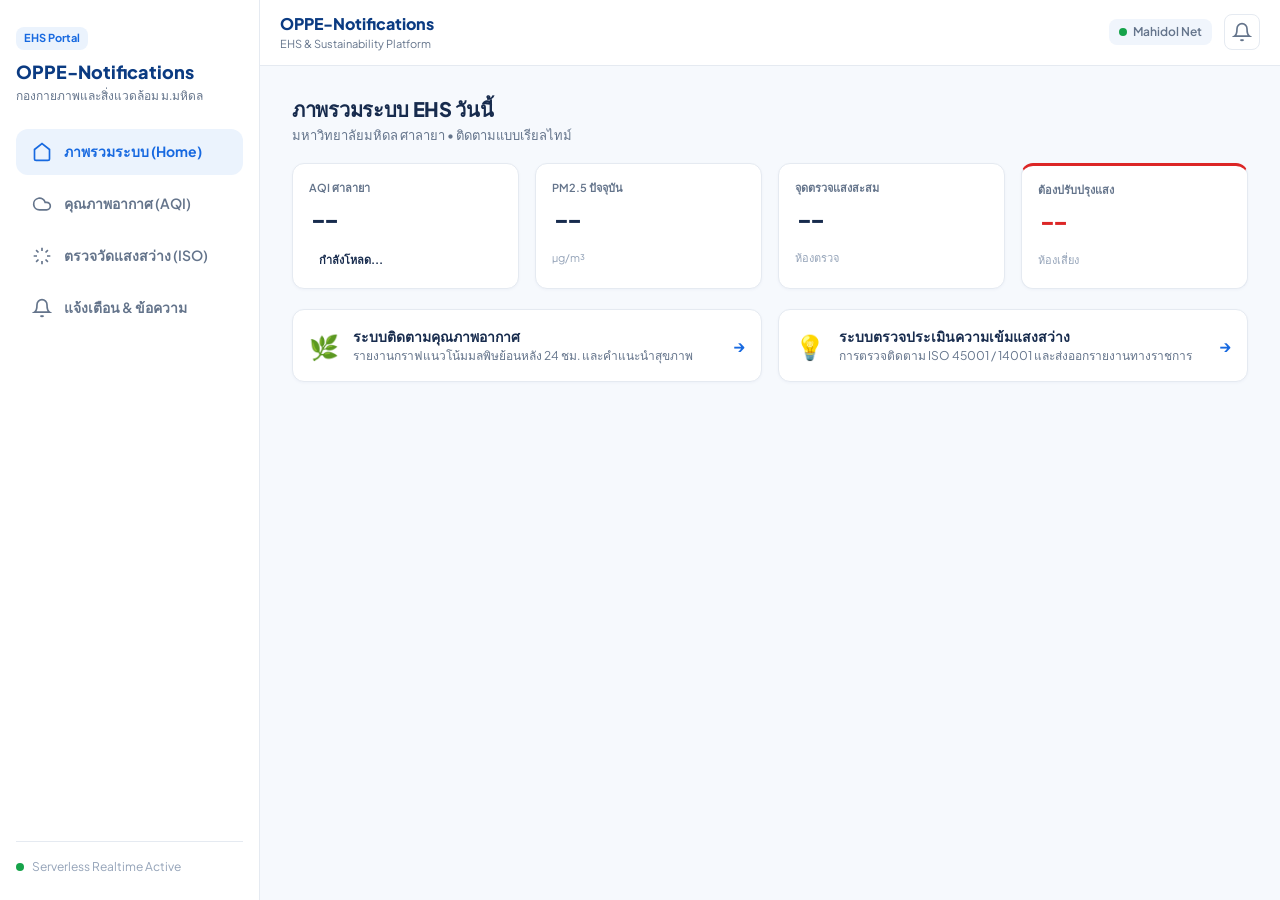
==== index.html @ acd7a6b0 "update _dashboard" ====
<!DOCTYPE html>
<html lang="th">
<head>
  <meta charset="UTF-8">
  <meta name="viewport" content="width=device-width, initial-scale=1.0, maximum-scale=1.0, user-scalable=no">
  <title>OPPE-Notifications | Mahidol EHS Monitoring</title>
  
  <link rel="manifest" href="manifest.json">
  <meta name="theme-color" content="#1769E0">
  <meta name="apple-mobile-web-app-capable" content="yes">
  
  <!-- Typography -->
  <link rel="preconnect" href="https://fonts.googleapis.com">
  <link rel="preconnect" href="https://fonts.gstatic.com" crossorigin>
  <link href="https://fonts.googleapis.com/css2?family=JetBrains+Mono:wght@500;700&family=Plus+Jakarta+Sans:wght@400;500;600;700;800&display=swap" rel="stylesheet">

  <link rel="stylesheet" href="css/base.css?v=20261027_2">
  <link rel="stylesheet" href="css/aqi-view.css?v=20261027_2">
  <link rel="stylesheet" href="css/light-view.css?v=20261027_2">

  <script src="https://cdn.jsdelivr.net/npm/chart.js"></script>
  <script src="https://www.gstatic.com/firebasejs/10.8.0/firebase-app-compat.js"></script>
  <script src="https://www.gstatic.com/firebasejs/10.8.0/firebase-messaging-compat.js"></script>
</head>
<body>
  <div id="app" class="app-layout">
    <!-- Desktop Sidebar Navigation -->
    <aside id="desktopSidebar" class="app-sidebar">
      <div class="sidebar-brand">
        <div class="brand-badge">EHS Portal</div>
        <h1 class="brand-name">OPPE-Notifications</h1>
        <p class="brand-sub">กองกายภาพและสิ่งแวดล้อม ม.มหิดล</p>
      </div>

      <nav class="sidebar-nav">
        <button type="button" class="nav-item active" data-page="home">
          <svg width="20" height="20" viewBox="0 0 24 24" fill="none" stroke="currentColor" stroke-width="2"><path d="M3 9l9-7 9 7v11a2 2 0 0 1-2 2H5a2 2 0 0 1-2-2z"></path></svg>
          <span>ภาพรวมระบบ (Home)</span>
        </button>
        <button type="button" class="nav-item" data-page="air">
          <svg width="20" height="20" viewBox="0 0 24 24" fill="none" stroke="currentColor" stroke-width="2"><path d="M17.5 19H9a7 7 0 1 1 6.71-9h1.79a4.5 4.5 0 1 1 0 9Z"></path></svg>
          <span>คุณภาพอากาศ (AQI)</span>
        </button>
        <button type="button" class="nav-item" data-page="light">
          <svg width="20" height="20" viewBox="0 0 24 24" fill="none" stroke="currentColor" stroke-width="2"><path d="M12 2v4M12 18v4M4.93 4.93l2.83 2.83M16.24 16.24l2.83 2.83M2 12h4M18 12h4M4.93 19.07l2.83-2.83M16.24 7.76l2.83-2.83"></path></svg>
          <span>ตรวจวัดแสงสว่าง (ISO)</span>
        </button>
        <button type="button" class="nav-item" data-page="notifications">
          <svg width="20" height="20" viewBox="0 0 24 24" fill="none" stroke="currentColor" stroke-width="2"><path d="M18 8A6 6 0 0 0 6 8c0 7-3 9-3 9h18s-3-2-3-9"></path><path d="M13.73 21a2 2 0 0 1-3.46 0"></path></svg>
          <span>แจ้งเตือน & ข้อความ</span>
        </button>
      </nav>

      <div class="sidebar-footer">
        <span class="status-indicator-dot online"></span>
        <span class="system-status-text">Serverless Realtime Active</span>
      </div>
    </aside>

    <div class="app-main">
      <!-- Global Topbar Header -->
      <header id="topbar" class="app-topbar"></header>

      <!-- Main Dynamic Content -->
      <main id="appContent" class="app-content">
        <!-- Page: Home Overview -->
        <section id="page-home" class="page-view active">
          <div class="page-header">
            <div>
              <h2 class="page-title">ภาพรวมระบบ EHS วันนี้</h2>
              <p class="page-subtitle">มหาวิทยาลัยมหิดล ศาลายา • ติดตามแบบเรียลไทม์</p>
            </div>
          </div>

          <div class="overview-grid">
            <div class="kpi-card" onclick="window.navigateTo('air')">
              <span class="kpi-label">AQI ศาลายา</span>
              <div class="kpi-value" id="homeValAqi">--</div>
              <span class="status-tag" id="homeLblStatus">กำลังโหลด...</span>
            </div>
            <div class="kpi-card" onclick="window.navigateTo('air')">
              <span class="kpi-label">PM2.5 ปัจจุบัน</span>
              <div class="kpi-value" id="homeValPm25">--</div>
              <span class="kpi-unit">µg/m³</span>
            </div>
            <div class="kpi-card" onclick="window.navigateTo('light')">
              <span class="kpi-label">จุดตรวจแสงสะสม</span>
              <div class="kpi-value" id="homeStatTotal">--</div>
              <span class="kpi-unit">ห้องตรวจ</span>
            </div>
            <div class="kpi-card border-danger" onclick="window.navigateTo('light')">
              <span class="kpi-label">ต้องปรับปรุงแสง</span>
              <div class="kpi-value text-danger" id="homeStatFail">--</div>
              <span class="kpi-unit">ห้องเสี่ยง</span>
            </div>
          </div>

          <div class="service-actions-grid">
            <div class="service-card" onclick="window.navigateTo('air')">
              <div class="service-icon">🌿</div>
              <div class="service-info">
                <h3>ระบบติดตามคุณภาพอากาศ</h3>
                <p>รายงานกราฟแนวโน้มมลพิษย้อนหลัง 24 ชม. และคำแนะนำสุขภาพ</p>
              </div>
              <span class="service-arrow">→</span>
            </div>
            <div class="service-card" onclick="window.navigateTo('light')">
              <div class="service-icon">💡</div>
              <div class="service-info">
                <h3>ระบบตรวจประเมินความเข้มแสงสว่าง</h3>
                <p>การตรวจติดตาม ISO 45001 / 14001 และส่งออกรายงานทางราชการ</p>
              </div>
              <span class="service-arrow">→</span>
            </div>
          </div>
        </section>

        <!-- Page: Air Quality -->
        <section id="page-air" class="page-view">
          <div id="view-aqi"></div>
        </section>

        <!-- Page: Illumination -->
        <section id="page-light" class="page-view">
          <div id="view-light-page"></div>
        </section>

        <!-- Page: Notification Center -->
        <section id="page-notifications" class="page-view">
          <!-- Hero Banner แสดงภาพ OPPE ขนาดใหญ่และเด่นชัด -->
          <div class="card-surface" style="text-align: center; padding: 32px 20px; margin-bottom: 24px; background: linear-gradient(180deg, #ffffff 0%, #f8fafc 100%); border: 1px solid #e2e8f0; border-radius: 16px; box-shadow: 0 10px 25px -5px rgba(0, 0, 0, 0.05);">
            <div style="display: inline-block; padding: 12px; background: #ffffff; border-radius: 24px; box-shadow: 0 12px 24px rgba(23, 105, 224, 0.12); margin-bottom: 16px;">
              <img 
                src="Picture/OPPE.png" 
                alt="OPPE Logo" 
                style="width: 140px; height: 140px; max-width: 100%; object-fit: contain; display: block;"
                onerror="this.style.display='none'"
              >
            </div>
            <h2 class="page-title" style="font-size: 22px; font-weight: 800; color: #0f172a; margin: 0 0 8px 0;">ศูนย์จัดการการแจ้งเตือน (Notifications)</h2>
            <p class="page-subtitle" style="font-size: 14px; color: #64748b; margin: 0 auto; max-width: 480px; line-height: 1.5;">
              ลงทะเบียนรับ Push Notification สรุปรายงานคุณภาพอากาศและสภาพแวดล้อม ม.มหิดล ศาลายา แบบเรียลไทม์
            </p>
          </div>

          <div class="card-surface" id="notificationCenterMount"></div>
        </section>

      <!-- Mobile Bottom Navigation Bar -->
      <nav id="mobileBottomNav" class="mobile-bottom-nav">
        <button type="button" class="bottom-nav-item active" data-page="home">
          <svg width="22" height="22" viewBox="0 0 24 24" fill="none" stroke="currentColor" stroke-width="2"><path d="M3 9l9-7 9 7v11a2 2 0 0 1-2 2H5a2 2 0 0 1-2-2z"></path></svg>
          <span>หน้าหลัก</span>
        </button>
        <button type="button" class="bottom-nav-item" data-page="air">
          <svg width="22" height="22" viewBox="0 0 24 24" fill="none" stroke="currentColor" stroke-width="2"><path d="M17.5 19H9a7 7 0 1 1 6.71-9h1.79a4.5 4.5 0 1 1 0 9Z"></path></svg>
          <span>อากาศ</span>
        </button>
        <button type="button" class="bottom-nav-item" data-page="light">
          <svg width="22" height="22" viewBox="0 0 24 24" fill="none" stroke="currentColor" stroke-width="2"><path d="M12 2v4M12 18v4M4.93 4.93l2.83 2.83M16.24 16.24l2.83 2.83M2 12h4M18 12h4"></path></svg>
          <span>ตรวจวัดแสง</span>
        </button>
        <button type="button" class="bottom-nav-item" data-page="notifications">
          <svg width="22" height="22" viewBox="0 0 24 24" fill="none" stroke="currentColor" stroke-width="2"><path d="M18 8A6 6 0 0 0 6 8c0 7-3 9-3 9h18s-3-2-3-9"></path><path d="M13.73 21a2 2 0 0 1-3.46 0"></path></svg>
          <span>แจ้งเตือน</span>
        </button>
      </nav>
    </div>
  </div>

  <!-- Private Gate สำหรับหน้าตรวจวัดแสง (เข้าถึงเฉพาะเจ้าหน้าที่ EHS) -->
  <!-- <div id="lightDashboardGateModal" class="login-gate-overlay" style="display: none; position: fixed; top: 0; left: 0; width: 100vw; height: 100vh; background: rgba(11, 59, 130, 0.5); backdrop-filter: blur(6px); z-index: 99999; align-items: center; justify-content: center;">
    <div style="background: white; border-radius: 12px; padding: 28px; width: 90%; max-width: 400px; text-align: center; box-shadow: 0 15px 35px rgba(0,0,0,0.2);">
      <div style="font-size: 32px; margin-bottom: 8px;">🔒</div>
      <h3 style="margin: 0 0 6px 0; color: #0f172a;">เข้าสู่ระบบส่วนตรวจวัดแสง (รหัสผ่าน OPPE)</h3>
      <p style="font-size: 13px; color: #64748b; margin-bottom: 16px;">สงวนสิทธิ์เฉพาะเจ้าหน้าที่ EHS เพื่อดูรายงานและสถิติประเมินความปลอดภัย</p>
      
      <form id="gateKeyForm" onsubmit="window.verifyLightGateKey(event)">
        <input type="password" id="gatePasscode" class="text-input" placeholder="กรอกรหัสผ่านเจ้าหน้าที่ EHS" required style="text-align: center; font-size: 15px; letter-spacing: 2px; margin-bottom: 12px; width: 100%; box-sizing: border-box; padding: 10px; border: 1px solid #cbd5e1; border-radius: 6px;">
        <button type="submit" class="btn-primary" style="width: 100%; padding: 10px; background: #1769E0; color: white; border: none; border-radius: 6px; font-weight: bold; cursor: pointer;">ยืนยันสิทธิ์</button>
        <div id="gateErrorMsg" style="color: #dc2626; font-size: 12px; margin-top: 8px; min-height: 18px;"></div>
      </form>
      
      <div style="margin-top: 12px;">
        <button type="button" onclick="window.navigateTo('home')" style="background: none; border: none; color: #64748b; font-size: 12px; cursor: pointer;">← กลับสู่หน้าหลักสาธารณะ</button>
      </div>
    </div>
  </div> -->

  <script>
    const APP_ASSET_VER = '20261027_2';

    async function loadComponent(elementId, filePath) {
      try {
        const res = await fetch(`${filePath}?v=${APP_ASSET_VER}`, { cache: 'no-store' });
        if (!res.ok) throw new Error(`HTTP ${res.status} on ${filePath}`);
        const html = await res.text();
        const el = document.getElementById(elementId);
        if (el) el.innerHTML = html;
      } catch (e) {
        console.error("Load component error:", e);
      }
    }

    // 1. State Navigation Controller ป้องกัน Race Condition และดัก Private Gate
    window.navigateTo = function(pageId) {
      // สลับหน้าจอ Active
      document.querySelectorAll('.page-view').forEach(p => p.classList.remove('active'));
      const targetPage = document.getElementById(`page-${pageId}`);
      if (targetPage) targetPage.classList.add('active');

      // สลับสถานะปุ่มเมนูนำทาง
      document.querySelectorAll('.nav-item, .bottom-nav-item').forEach(btn => {
        btn.classList.toggle('active', btn.getAttribute('data-page') === pageId);
      });

      window.scrollTo({ top: 0, behavior: 'smooth' });

      // เรนเดอร์กราฟตรวจวัดแสงเมื่อเปิดเข้าหน้า light
      if (pageId === 'light' && typeof window.initLightDashboard === 'function') {
        setTimeout(() => {
          window.initLightDashboard();
        }, 50);
      }
    };

    async function initApp() {
      // ขั้นตอนที่ 1: โหลด HTML Components ให้ครบทุกส่วนก่อน
      await Promise.all([
        loadComponent('topbar', 'components/header.html'),
        loadComponent('view-aqi', 'components/aqi-summary.html'),
        loadComponent('view-light-page', 'components/light-page.html')
      ]);

      // ย้ายการ์ดแจ้งเตือนไปยังแท็บ Notification Center อย่างถูกต้อง (ไม่สร้าง Element ซ้ำ)
      const formOriginal = document.getElementById('subscribeCardWrapper');
      const notifMount = document.getElementById('notificationCenterMount');
      if (formOriginal && notifMount) {
        notifMount.appendChild(formOriginal);
      }

      // ขั้นตอนที่ 2: จัดลำดับโหลด Script พร้อมเลขเวอร์ชันป้องกัน Browser Cache
      const scripts = [
        `js/light-data.js?v=${APP_ASSET_VER}`,
        `js/aqi-chart.js?v=${APP_ASSET_VER}`,
        `js/push-notify.js?v=${APP_ASSET_VER}`
      ];

      for (const src of scripts) {
        await new Promise((resolve) => {
          const s = document.createElement('script');
          s.src = src;
          s.onload = resolve;
          document.body.appendChild(s);
        });
      }

      // ขั้นตอนที่ 3: ติดตั้ง Event คลิกนำทางหลังสคริปต์โหลดเสร็จสมบูรณ์
      document.querySelectorAll('[data-page]').forEach(btn => {
        btn.addEventListener('click', () => {
          window.navigateTo(btn.getAttribute('data-page'));
        });
      });

      // ขั้นตอนที่ 4: ดึงข้อมูลคุณภาพอากาศและข้อมูลสรุปตรวจวัดแสงเริ่มต้น
      const GAS_AQI_URL = "https://script.google.com/macros/s/AKfycbyG1aEjY8weKwDRxyM2Wj_jO8UScw_wD7gcpgcKJzUjdYRykAQEs8VzVExlWqOtTY3NUA/exec";
      if (typeof initPushNotification === 'function') initPushNotification(GAS_AQI_URL);
      if (typeof loadAirData === 'function') loadAirData(GAS_AQI_URL);
      if (typeof window.initLightDashboard === 'function') window.initLightDashboard();

      // รองรับการเปิดหน้าตรวจวัดแสงโดยตรงผ่าน #light
      if (window.location.hash === '#light') {
        window.navigateTo('light');
      }
    }

    window.addEventListener('DOMContentLoaded', initApp);
  </script>
</body>
</html>
---- css/base.css ----
/* css/base.css */
:root {
  /* Modern University Blue-first Palette */
  --brand-primary: #1769E0;
  --brand-primary-dark: #0B4FB3;
  --brand-deep: #0B3B82;

  --bg-app: #F6F9FD;
  --surface: #FFFFFF;
  --border: #E5EAF1;

  --text-primary: #172B4D;
  --text-secondary: #64748B;
  --text-muted: #94A3B8;

  --success: #16A34A;
  --warning: #F59E0B;
  --danger: #DC2626;

  --radius-sm: 8px;
  --radius-md: 12px;
  --radius-lg: 16px;

  --font-main: 'Plus Jakarta Sans', -apple-system, sans-serif;
  --font-mono: 'JetBrains Mono', monospace;

  --shadow-sm: 0 1px 3px rgba(11, 59, 130, 0.04);
  --shadow-card: 0 4px 12px rgba(11, 59, 130, 0.05);
  --shadow-hover: 0 8px 24px rgba(11, 59, 130, 0.08);
}

* { box-sizing: border-box; margin: 0; padding: 0; }

body {
  font-family: var(--font-main);
  background-color: var(--bg-app);
  color: var(--text-primary);
  line-height: 1.5;
  -webkit-font-smoothing: antialiased;
}

/* App Shell Layout */
.app-layout {
  display: flex;
  min-height: 100vh;
}

/* Desktop Sidebar */
.app-sidebar {
  display: none;
  width: 260px;
  background: var(--surface);
  border-right: 1px solid var(--border);
  flex-direction: column;
  position: fixed;
  top: 0; bottom: 0; left: 0;
  z-index: 100;
  padding: 24px 16px;
}

.sidebar-brand .brand-badge {
  display: inline-block;
  font-size: 11px;
  font-weight: 700;
  color: var(--brand-primary);
  background: #EBF3FD;
  padding: 3px 8px;
  border-radius: var(--radius-sm);
  margin-bottom: 8px;
}

.brand-name { font-size: 18px; font-weight: 800; color: var(--brand-deep); }
.brand-sub { font-size: 12px; color: var(--text-secondary); margin-top: 2px; margin-bottom: 24px; }

.sidebar-nav { display: flex; flex-direction: column; gap: 6px; flex: 1; }
.nav-item {
  display: flex; align-items: center; gap: 12px;
  padding: 12px 16px; border-radius: var(--radius-md);
  border: none; background: transparent; color: var(--text-secondary);
  font-family: var(--font-main); font-size: 14px; font-weight: 600;
  cursor: pointer; text-align: left; transition: all 0.2s;
}
.nav-item:hover { background: #F0F5FC; color: var(--brand-primary); }
.nav-item.active { background: #EBF3FD; color: var(--brand-primary); font-weight: 700; }

.sidebar-footer {
  display: flex; align-items: center; gap: 8px;
  padding-top: 16px; border-top: 1px solid var(--border);
  font-size: 12px; color: var(--text-muted);
}

.status-indicator-dot.online {
  width: 8px; height: 8px; border-radius: 50%; background: var(--success);
}

/* Main Content Area */
.app-main {
  flex: 1;
  display: flex;
  flex-direction: column;
  min-width: 0;
}

.app-topbar {
  background: var(--surface);
  border-bottom: 1px solid var(--border);
  padding: 12px 20px;
  position: sticky; top: 0; z-index: 90;
}

.topbar-content {
  max-width: 1200px; margin: 0 auto;
  display: flex; justify-content: space-between; align-items: center;
}

.mobile-logo-group { display: flex; align-items: center; gap: 10px; }
.topbar-logo { width: 34px; height: 34px; border-radius: var(--radius-sm); }
.topbar-title { font-size: 16px; font-weight: 800; color: var(--brand-deep); }
.topbar-sub { font-size: 11px; color: var(--text-secondary); display: block; }

.topbar-right { display: flex; align-items: center; gap: 12px; }
.network-badge {
  display: flex; align-items: center; gap: 6px;
  background: #F0F5FC; padding: 4px 10px; border-radius: var(--radius-sm);
  font-size: 12px; font-weight: 600; color: var(--text-secondary);
}

.btn-icon {
  background: transparent; border: 1px solid var(--border);
  width: 36px; height: 36px; border-radius: var(--radius-sm);
  display: flex; align-items: center; justify-content: center;
  color: var(--text-secondary); cursor: pointer;
}

.app-content {
  flex: 1;
  max-width: 1200px;
  width: 100%;
  margin: 0 auto;
  padding: 20px 16px 80px 16px; /* เว้นที่สำหรับ Bottom Nav ในมือถือ */
}

/* Page Switching Control */
.page-view { display: none; }
.page-view.active { display: block; animation: fadeIn 0.25s ease-in-out; }

@keyframes fadeIn {
  from { opacity: 0; transform: translateY(4px); }
  to { opacity: 1; transform: translateY(0); }
}

/* Card Surface Standard */
.card-surface {
  background: var(--surface);
  border: 1px solid var(--border);
  border-radius: var(--radius-lg);
  padding: 20px;
  margin-bottom: 16px;
  box-shadow: var(--shadow-card);
}

.page-header { margin-bottom: 18px; }
.page-header.flex-between { display: flex; justify-content: space-between; align-items: center; flex-wrap: wrap; gap: 12px; }
.page-title { font-size: 20px; font-weight: 800; color: var(--text-primary); letter-spacing: -0.3px; }
.page-subtitle { font-size: 13px; color: var(--text-secondary); margin-top: 2px; }

/* Overview Grid (Home Page) */
.overview-grid {
  display: grid;
  grid-template-columns: repeat(2, 1fr);
  gap: 12px;
  margin-bottom: 20px;
}

.kpi-card {
  background: var(--surface);
  border: 1px solid var(--border);
  border-radius: var(--radius-md);
  padding: 16px;
  box-shadow: var(--shadow-sm);
  cursor: pointer;
  transition: transform 0.2s;
}
.kpi-card:hover { transform: translateY(-2px); }
.kpi-card.border-danger { border-top: 3px solid var(--danger); }

.kpi-label { font-size: 11px; font-weight: 600; color: var(--text-secondary); display: block; }
.kpi-value { font-family: var(--font-mono); font-size: 26px; font-weight: 700; color: var(--text-primary); margin: 4px 0; }
.kpi-unit { font-size: 11px; color: var(--text-muted); }
.text-danger { color: var(--danger); }
.text-success { color: var(--success); }

/* Service Cards */
.service-actions-grid {
  display: grid;
  grid-template-columns: 1fr;
  gap: 12px;
}

.service-card {
  background: var(--surface);
  border: 1px solid var(--border);
  border-radius: var(--radius-md);
  padding: 16px;
  display: flex;
  align-items: center;
  gap: 14px;
  cursor: pointer;
  box-shadow: var(--shadow-sm);
  transition: all 0.2s;
}
.service-card:hover { border-color: var(--brand-primary); transform: translateX(3px); }
.service-icon { font-size: 24px; }
.service-info h3 { font-size: 14px; font-weight: 700; color: var(--text-primary); }
.service-info p { font-size: 12px; color: var(--text-secondary); }
.service-arrow { margin-left: auto; color: var(--brand-primary); font-weight: bold; }

/* Mobile Bottom Navigation */
.mobile-bottom-nav {
  position: fixed; bottom: 0; left: 0; right: 0;
  height: 60px; background: var(--surface);
  border-top: 1px solid var(--border);
  display: flex; justify-content: space-around; align-items: center;
  z-index: 100;
}

.bottom-nav-item {
  flex: 1; height: 100%; border: none; background: transparent;
  display: flex; flex-direction: column; align-items: center; justify-content: center;
  color: var(--text-secondary); cursor: pointer;
}
.bottom-nav-item span { font-size: 10px; font-weight: 600; margin-top: 2px; }
.bottom-nav-item.active { color: var(--brand-primary); font-weight: 700; }

/* Desktop Responsiveness */
@media (min-width: 900px) {
  .app-sidebar { display: flex; }
  .app-main { margin-left: 260px; }
  .mobile-bottom-nav { display: none; }
  .app-content { padding: 28px 32px; }
  .overview-grid { grid-template-columns: repeat(4, 1fr); gap: 16px; }
  .service-actions-grid { grid-template-columns: 1fr 1fr; gap: 16px; }
}

/* Login Gate Modal Overlay */
.login-gate-overlay {
  position: fixed;
  top: 0;
  left: 0;
  width: 100vw;
  height: 100vh;
  background: rgba(11, 59, 130, 0.45);
  backdrop-filter: blur(8px);
  -webkit-backdrop-filter: blur(8px);
  z-index: 99999;
  display: flex;
  align-items: center;
  justify-content: center;
  padding: 16px;
  box-sizing: border-box;
}

.login-gate-card {
  background: #FFFFFF;
  border: 1px solid var(--border);
  border-radius: var(--radius-lg);
  padding: 32px 28px;
  width: 100%;
  max-width: 440px;
  text-align: center;
  box-shadow: 0 20px 40px rgba(11, 59, 130, 0.15);
  animation: modalScaleUp 0.3s cubic-bezier(0.16, 1, 0.3, 1);
}

@keyframes modalScaleUp {
  from { opacity: 0; transform: scale(0.95); }
  to { opacity: 1; transform: scale(1); }
}

.login-brand .login-logo {
  width: 54px;
  height: 54px;
  border-radius: var(--radius-sm);
  margin-bottom: 12px;
}

.login-brand h2 {
  font-size: 20px;
  font-weight: 800;
  color: var(--brand-deep);
}

.login-brand .login-sub {
  font-size: 12px;
  color: var(--text-secondary);
  margin-top: 2px;
}

.login-instruction {
  margin: 24px 0 20px 0;
  background: #F8FAFC;
  border: 1px solid var(--border);
  border-radius: var(--radius-md);
  padding: 16px;
}

.login-instruction .lock-icon {
  font-size: 24px;
  display: block;
  margin-bottom: 6px;
}

.login-instruction h3 {
  font-size: 15px;
  font-weight: 700;
  color: var(--text-primary);
  margin-bottom: 4px;
}

.login-instruction p {
  font-size: 12px;
  color: var(--text-secondary);
  line-height: 1.5;
}

.google-btn-wrapper {
  display: flex;
  justify-content: center;
  margin: 16px 0;
  min-height: 44px;
}

.login-status-msg {
  font-size: 12px;
  font-weight: 600;
  min-height: 18px;
  margin-bottom: 8px;
}
.login-status-msg.error { color: var(--danger); }
.login-status-msg.loading { color: var(--brand-primary); }

.login-footer-note {
  font-size: 11px;
  color: var(--text-muted);
  border-top: 1px solid var(--border);
  padding-top: 12px;
  margin-top: 16px;
}
---- css/aqi-view.css ----
/* css/aqi-view.css */

/* Hero Status Card (Single Card - 3 Columns) */
.hero-status-card {
  display: flex;
  justify-content: space-around;
  align-items: center;
  text-align: center;
  padding: 24px 16px;
}

.metric-block {
  flex: 1;
  display: flex;
  flex-direction: column;
  align-items: center;
}

.metric-caption { font-size: 12px; font-weight: 600; color: var(--text-secondary); }
.metric-number {
  font-family: var(--font-mono);
  font-size: 36px;
  font-weight: 800;
  color: var(--brand-deep);
  line-height: 1.1;
  margin: 4px 0;
}

.metric-number-sub {
  font-family: var(--font-mono);
  font-size: 26px;
  font-weight: 700;
  color: var(--text-primary);
  line-height: 1.1;
  margin: 4px 0;
}

.metric-unit { font-size: 11px; color: var(--text-muted); }
.metric-divider { width: 1px; height: 44px; background: var(--border); }

/* Status Badge */
.status-badge, .status-tag {
  display: inline-block;
  font-size: 11px;
  font-weight: 700;
  padding: 4px 10px;
  border-radius: var(--radius-sm);
  margin-top: 4px;
}

/* Card Headers */
.card-header {
  margin-bottom: 16px;
  padding-bottom: 10px;
  border-bottom: 1px solid #F1F5F9;
}
.card-title { font-size: 15px; font-weight: 700; color: var(--text-primary); }
.card-subtitle { font-size: 12px; color: var(--text-secondary); display: block; margin-top: 2px; }

/* Chart Container */
.chart-wrapper {
  position: relative;
  height: 240px;
  width: 100%;
}

@media (min-width: 768px) {
  .chart-wrapper { height: 300px; }
}

/* Subscription Form & Guides */
.guide-grid {
  display: grid;
  grid-template-columns: 1fr;
  gap: 12px;
  margin-bottom: 16px;
}

@media (min-width: 600px) {
  .guide-grid { grid-template-columns: 1fr 1fr; }
}

.guide-card {
  background: #F8FAFC;
  border: 1px solid var(--border);
  border-radius: var(--radius-md);
  padding: 14px;
}
.guide-card.android { border-left: 4px solid var(--brand-primary); }
.guide-card.ios { border-left: 4px solid #0EA5E9; }

.guide-head {
  display: flex; align-items: center; gap: 8px;
  font-size: 12px; font-weight: 700; margin-bottom: 6px;
}

.platform-badge {
  font-size: 10px; font-weight: 800; background: var(--surface);
  border: 1px solid var(--border); padding: 2px 6px; border-radius: 4px;
}

.guide-text { font-size: 12px; color: var(--text-secondary); line-height: 1.5; }

/* Form Actions */
.form-input-group {
  display: flex;
  flex-direction: column;
  gap: 10px;
}

@media (min-width: 540px) {
  .form-input-group { flex-direction: row; }
  .form-input-group .text-input { flex: 1; }
}

.text-input {
  width: 100%; padding: 12px 16px;
  border: 1.5px solid var(--border); border-radius: var(--radius-md);
  font-family: var(--font-main); font-size: 13px; outline: none;
  transition: border-color 0.2s;
}
.text-input:focus { border-color: var(--brand-primary); }

.btn-primary {
  background: var(--brand-primary); color: #FFFFFF;
  border: none; padding: 12px 22px; border-radius: var(--radius-md);
  font-family: var(--font-main); font-size: 13px; font-weight: 700;
  cursor: pointer; transition: background 0.2s;
}
.btn-primary:hover { background: var(--brand-primary-dark); }
.btn-primary:disabled { background: var(--text-muted); cursor: not-allowed; }

#status-msg { margin-top: 10px; font-size: 12px; font-weight: 600; text-align: center; }
---- css/light-view.css ----
/* css/light-view.css */

.tag-iso {
  display: inline-block;
  font-size: 11px;
  font-weight: 700;
  color: var(--brand-primary);
  background: #EBF3FD;
  padding: 3px 10px;
  border-radius: var(--radius-sm);
  margin-bottom: 6px;
}

.btn-outline {
  display: inline-block;
  border: 1.5px solid var(--brand-primary);
  color: var(--brand-primary);
  background: transparent;
  padding: 8px 16px;
  border-radius: var(--radius-md);
  font-size: 13px;
  font-weight: 700;
  text-decoration: none;
  transition: all 0.2s;
}
.btn-outline:hover { background: #EBF3FD; }

/* Filter Card */
.filter-header {
  display: flex; justify-content: space-between; align-items: center;
  margin-bottom: 12px; flex-wrap: wrap; gap: 8px;
}
.filter-title { font-size: 13px; font-weight: 700; color: var(--text-primary); }
.filter-actions { display: flex; gap: 8px; }
.btn-text {
  background: #F1F5F9; border: 1px solid var(--border);
  padding: 4px 10px; border-radius: 6px; font-size: 11px;
  cursor: pointer; font-weight: 600; color: var(--text-secondary);
}

.checkbox-grid {
  display: grid;
  grid-template-columns: repeat(auto-fill, minmax(180px, 1fr));
  gap: 8px 12px;
}
.checkbox-item {
  display: flex; align-items: center; gap: 6px;
  font-size: 13px; color: var(--text-secondary); cursor: pointer;
}
.checkbox-item input { accent-color: var(--brand-primary); }

/* Unified Light KPI Card (3 Columns) */
.light-summary-card {
  display: flex;
  align-items: center;
  justify-content: space-around;
  text-align: center;
  padding: 20px 16px;
}

.summary-metric {
  flex: 1;
  display: flex;
  flex-direction: column;
  align-items: center;
}
.metric-title { font-size: 12px; font-weight: 600; color: var(--text-secondary); }
.metric-num {
  font-family: var(--font-mono);
  font-size: 30px; font-weight: 700; color: var(--text-primary);
  margin: 2px 0;
}
.metric-sub { font-size: 11px; color: var(--text-muted); }

.status-pill {
  display: inline-block; font-size: 10px; font-weight: 700;
  padding: 2px 8px; border-radius: var(--radius-sm);
}
.status-pill.pass { background: #DCFCE7; color: var(--success); }
.status-pill.fail { background: #FEE2E2; color: var(--danger); }

/* Analytics Dashboard Grid */
.dashboard-grid {
  display: grid;
  grid-template-columns: 1fr;
  gap: 16px;
}

@media (min-width: 992px) {
  .dashboard-grid { grid-template-columns: 1.1fr 0.9fr; }
}

.dash-chart-wrapper {
  position: relative;
  height: 300px;
  width: 100%;
}

/* Report Action Buttons */
.report-actions { display: flex; gap: 8px; }
.btn-sm {
  padding: 6px 12px; border-radius: var(--radius-sm);
  font-size: 12px; font-weight: 700; border: none; cursor: pointer;
}
.btn-excel { background: #0F766E; color: #FFFFFF; }
.btn-pdf { background: var(--brand-primary); color: #FFFFFF; }

/* Measurement Table */
.table-scroll-area {
  max-height: 320px;
  overflow-y: auto;
  border: 1px solid var(--border);
  border-radius: var(--radius-md);
}

.data-table { width: 100%; border-collapse: collapse; font-size: 13px; }
.data-table th, .data-table td { padding: 10px 12px; text-align: left; border-bottom: 1px solid var(--border); }
.data-table th { background: #F8FAFC; color: var(--text-secondary); font-size: 12px; position: sticky; top: 0; z-index: 2; }
.sub-text { font-size: 11px; color: var(--text-muted); }

.status-tag.pass { background: #DCFCE7; color: var(--success); }
.status-tag.fail { background: #FEE2E2; color: var(--danger); }
.loading-td { text-align: center; padding: 24px; color: var(--text-muted); }
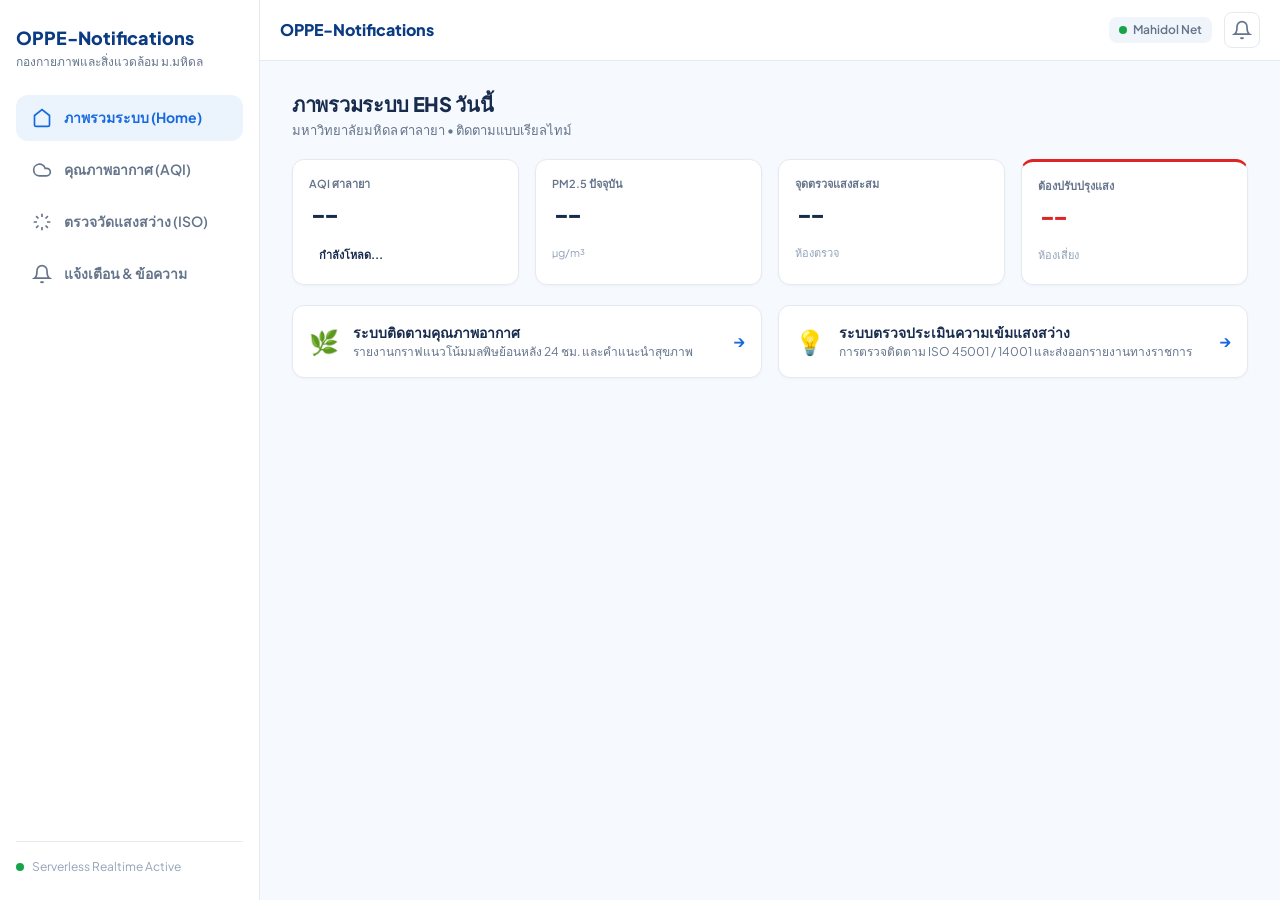
==== commit 207c9416: "UPDATE_ AREA" ====
--- a/index.html
+++ b/index.html
@@ -14,9 +14,9 @@
   <link rel="preconnect" href="https://fonts.gstatic.com" crossorigin>
   <link href="https://fonts.googleapis.com/css2?family=JetBrains+Mono:wght@500;700&family=Plus+Jakarta+Sans:wght@400;500;600;700;800&display=swap" rel="stylesheet">
 
-  <link rel="stylesheet" href="css/base.css?v=20261027_2">
-  <link rel="stylesheet" href="css/aqi-view.css?v=20261027_2">
-  <link rel="stylesheet" href="css/light-view.css?v=20261027_2">
+  <link rel="stylesheet" href="css/base.css?v=20261119_spot">
+  <link rel="stylesheet" href="css/aqi-view.css?v=20261119_spot">
+  <link rel="stylesheet" href="css/light-view.css?v=20261119_spot">
 
   <script src="https://cdn.jsdelivr.net/npm/chart.js"></script>
   <script src="https://www.gstatic.com/firebasejs/10.8.0/firebase-app-compat.js"></script>
@@ -27,7 +27,6 @@
     <!-- Desktop Sidebar Navigation -->
     <aside id="desktopSidebar" class="app-sidebar">
       <div class="sidebar-brand">
-        <div class="brand-badge">EHS Portal</div>
         <h1 class="brand-name">OPPE-Notifications</h1>
         <p class="brand-sub">กองกายภาพและสิ่งแวดล้อม ม.มหิดล</p>
       </div>
@@ -188,7 +187,7 @@
   </div> -->
 
   <script>
-    const APP_ASSET_VER = '20261027_2';
+    const APP_ASSET_VER = '20261119_siri69';
 
     async function loadComponent(elementId, filePath) {
       try {
@@ -241,6 +240,7 @@
 
       // ขั้นตอนที่ 2: จัดลำดับโหลด Script พร้อมเลขเวอร์ชันป้องกัน Browser Cache
       const scripts = [
+        `js/light-room-3d.js?v=${APP_ASSET_VER}`,
         `js/light-data.js?v=${APP_ASSET_VER}`,
         `js/aqi-chart.js?v=${APP_ASSET_VER}`,
         `js/push-notify.js?v=${APP_ASSET_VER}`
@@ -251,6 +251,7 @@
           const s = document.createElement('script');
           s.src = src;
           s.onload = resolve;
+          s.onerror = resolve;
           document.body.appendChild(s);
         });
       }
--- a/css/light-view.css
+++ b/css/light-view.css
@@ -120,4 +120,812 @@
 
 .status-tag.pass { background: #DCFCE7; color: var(--success); }
 .status-tag.fail { background: #FEE2E2; color: var(--danger); }
-.loading-td { text-align: center; padding: 24px; color: var(--text-muted); }+.loading-td { text-align: center; padding: 24px; color: var(--text-muted); }
+
+/* =========================================================
+   ปุ่มและหน้าต่างจำลองห้อง 3D (Three.js Room Illuminance Twin)
+   ========================================================= */
+.btn-room-3d {
+  display: inline-flex;
+  align-items: center;
+  justify-content: center;
+  gap: 5px;
+  padding: 6px 11px;
+  border-radius: 8px;
+  border: 1px solid #bfdbfe;
+  background: linear-gradient(135deg, #eff6ff 0%, #dbeafe 100%);
+  color: #1d4ed8;
+  font-size: 12px;
+  font-weight: 700;
+  font-family: inherit;
+  cursor: pointer;
+  white-space: nowrap;
+  transition: all 0.18s ease;
+  box-shadow: 0 1px 2px rgba(29, 78, 216, 0.08);
+}
+.btn-room-3d:hover {
+  background: linear-gradient(135deg, #2563eb 0%, #1d4ed8 100%);
+  color: #ffffff;
+  border-color: #1d4ed8;
+  transform: translateY(-1px);
+  box-shadow: 0 4px 10px rgba(37, 99, 235, 0.25);
+}
+
+.room3d-modal-backdrop {
+  position: fixed;
+  inset: 0;
+  z-index: 100000;
+  background: rgba(15, 23, 42, 0.72);
+  backdrop-filter: blur(5px);
+  display: flex;
+  align-items: center;
+  justify-content: center;
+  padding: 16px;
+}
+
+.room3d-modal-card {
+  background: #ffffff;
+  width: 100%;
+  max-width: 1140px;
+  max-height: 92vh;
+  border-radius: 16px;
+  box-shadow: 0 24px 50px rgba(0, 0, 0, 0.35);
+  display: flex;
+  flex-direction: column;
+  overflow: hidden;
+  border: 1px solid #e2e8f0;
+}
+
+.room3d-header {
+  display: flex;
+  justify-content: space-between;
+  align-items: flex-start;
+  gap: 12px;
+  padding: 14px 18px;
+  border-bottom: 1px solid #e2e8f0;
+  background: #f8fafc;
+}
+
+.room3d-title-row {
+  display: flex;
+  align-items: center;
+  flex-wrap: wrap;
+  gap: 8px;
+}
+
+.room3d-badge-3d {
+  background: #1e293b;
+  color: #38bdf8;
+  font-family: var(--font-mono);
+  font-size: 10.5px;
+  font-weight: 700;
+  padding: 3px 8px;
+  border-radius: 6px;
+  letter-spacing: 0.5px;
+}
+
+.room3d-title {
+  margin: 0;
+  font-size: 17px;
+  font-weight: 800;
+  color: #0f172a;
+}
+
+.room3d-subtitle {
+  margin: 4px 0 0 0;
+  font-size: 12px;
+  color: #64748b;
+}
+
+.room3d-close-btn {
+  width: 34px;
+  height: 34px;
+  border-radius: 8px;
+  border: 1px solid #cbd5e1;
+  background: #ffffff;
+  color: #334155;
+  font-size: 16px;
+  font-weight: 700;
+  cursor: pointer;
+  flex-shrink: 0;
+  transition: all 0.15s;
+}
+.room3d-close-btn:hover {
+  background: #fee2e2;
+  color: #dc2626;
+  border-color: #fca5a5;
+}
+
+.room3d-kpi-strip {
+  display: grid;
+  grid-template-columns: repeat(auto-fit, minmax(180px, 1fr));
+  gap: 8px;
+  padding: 10px 18px;
+  background: #ffffff;
+  border-bottom: 1px solid #e2e8f0;
+}
+
+.room3d-kpi-item {
+  background: #f8fafc;
+  border: 1px solid #e2e8f0;
+  border-radius: 8px;
+  padding: 7px 11px;
+  display: flex;
+  flex-direction: column;
+}
+.room3d-kpi-item .k-lbl {
+  font-size: 11px;
+  color: #64748b;
+  font-weight: 600;
+}
+.room3d-kpi-item .k-val {
+  font-family: var(--font-mono);
+  font-size: 13.5px;
+  color: #0f172a;
+  margin-top: 2px;
+}
+
+.room3d-body {
+  display: grid;
+  grid-template-columns: 1fr 290px;
+  flex: 1;
+  min-height: 0;
+  overflow: hidden;
+}
+
+.room3d-viewport-wrap {
+  position: relative;
+  background: #0f172a;
+  min-height: 430px;
+  overflow: hidden;
+  user-select: none;
+}
+
+.room3d-canvas-mount {
+  width: 100%;
+  height: 100%;
+  min-height: 430px;
+}
+.room3d-canvas-mount canvas {
+  display: block;
+  width: 100% !important;
+  height: 100% !important;
+  outline: none;
+}
+
+.room3d-loading {
+  position: absolute;
+  inset: 0;
+  z-index: 8;
+  display: flex;
+  align-items: center;
+  justify-content: center;
+  background: rgba(15, 23, 42, 0.88);
+  color: #e2e8f0;
+  font-size: 14px;
+  font-weight: 600;
+}
+
+.room3d-toolbar {
+  position: absolute;
+  top: 10px;
+  left: 10px;
+  right: 10px;
+  z-index: 6;
+  display: flex;
+  flex-wrap: wrap;
+  gap: 6px;
+  pointer-events: none;
+}
+
+.room3d-tool-btn {
+  pointer-events: auto;
+  background: rgba(15, 23, 42, 0.78);
+  color: #cbd5e1;
+  border: 1px solid rgba(148, 163, 184, 0.35);
+  border-radius: 7px;
+  padding: 5px 10px;
+  font-size: 11.5px;
+  font-weight: 600;
+  font-family: inherit;
+  cursor: pointer;
+  backdrop-filter: blur(4px);
+  transition: all 0.15s;
+}
+.room3d-tool-btn:hover {
+  background: rgba(30, 41, 59, 0.95);
+  color: #ffffff;
+}
+.room3d-tool-btn.active {
+  background: #2563eb;
+  color: #ffffff;
+  border-color: #60a5fa;
+}
+
+.room3d-stepper {
+  pointer-events: auto;
+  display: inline-flex;
+  align-items: center;
+  gap: 5px;
+  background: rgba(15, 23, 42, 0.85);
+  border: 1px solid rgba(56, 189, 248, 0.45);
+  border-radius: 7px;
+  padding: 3px 7px;
+  color: #e0f2fe;
+  font-size: 11.5px;
+  font-weight: 600;
+  backdrop-filter: blur(4px);
+}
+.room3d-step-btn {
+  width: 20px;
+  height: 20px;
+  border-radius: 4px;
+  border: 1px solid rgba(148, 163, 184, 0.4);
+  background: rgba(30, 41, 59, 0.9);
+  color: #ffffff;
+  font-weight: 800;
+  font-size: 12px;
+  line-height: 1;
+  cursor: pointer;
+  display: inline-flex;
+  align-items: center;
+  justify-content: center;
+  padding: 0;
+}
+.room3d-step-btn:hover {
+  background: #0284c7;
+  border-color: #38bdf8;
+}
+
+.room3d-axis-tag {
+  position: absolute;
+  top: 0;
+  left: 0;
+  pointer-events: none;
+  padding: 2px 8px;
+  border-radius: 6px;
+  font-size: 10.5px;
+  font-weight: 700;
+  background: rgba(15, 23, 42, 0.78);
+  color: #7dd3fc;
+  border: 1px solid rgba(56, 189, 248, 0.4);
+  white-space: nowrap;
+  will-change: transform;
+}
+
+.room3d-labels-layer {
+  position: absolute;
+  inset: 0;
+  z-index: 4;
+  pointer-events: none;
+  overflow: hidden;
+}
+
+.room3d-pt-label {
+  position: absolute;
+  top: 0;
+  left: 0;
+  pointer-events: auto;
+  cursor: pointer;
+  display: inline-flex;
+  align-items: center;
+  gap: 4px;
+  padding: 2px 7px;
+  border-radius: 999px;
+  font-size: 11px;
+  font-weight: 700;
+  background: rgba(15, 23, 42, 0.88);
+  color: #f8fafc;
+  border: 1.5px solid #10b981;
+  box-shadow: 0 2px 6px rgba(0, 0, 0, 0.45);
+  white-space: nowrap;
+  will-change: transform;
+}
+.room3d-pt-label.compact {
+  padding: 1px 5px;
+  font-size: 9.8px;
+  gap: 3px;
+}
+.room3d-pt-label .pt-code {
+  color: #cbd5e1;
+  font-size: 10px;
+}
+.room3d-pt-label .pt-val {
+  font-family: var(--font-mono);
+}
+.room3d-pt-label.tier-pass { border-color: #10b981; }
+.room3d-pt-label.tier-pass .pt-val { color: #34d399; }
+.room3d-pt-label.tier-warn { border-color: #f59e0b; }
+.room3d-pt-label.tier-warn .pt-val { color: #fbbf24; }
+.room3d-pt-label.tier-fail { border-color: #ef4444; background: rgba(69, 10, 10, 0.92); }
+.room3d-pt-label.tier-fail .pt-val { color: #fca5a5; }
+.room3d-pt-label.selected {
+  outline: 2px solid #ffffff;
+  z-index: 5;
+}
+
+.room3d-legend {
+  position: absolute;
+  bottom: 10px;
+  left: 10px;
+  z-index: 5;
+  display: flex;
+  flex-wrap: wrap;
+  gap: 6px 12px;
+  background: rgba(15, 23, 42, 0.8);
+  border: 1px solid rgba(148, 163, 184, 0.25);
+  border-radius: 8px;
+  padding: 6px 10px;
+  color: #e2e8f0;
+  font-size: 11px;
+  pointer-events: none;
+}
+.room3d-legend-item {
+  display: inline-flex;
+  align-items: center;
+  gap: 5px;
+}
+.room3d-legend .dot {
+  width: 9px;
+  height: 9px;
+  border-radius: 50%;
+  display: inline-block;
+}
+.room3d-legend .dot-bulb { background: #fef08a; box-shadow: 0 0 6px #fde047; }
+.room3d-legend .dot-pass { background: #10b981; }
+.room3d-legend .dot-warn { background: #f59e0b; }
+.room3d-legend .dot-fail { background: #ef4444; }
+
+.room3d-hint {
+  position: absolute;
+  bottom: 10px;
+  right: 12px;
+  z-index: 5;
+  color: #94a3b8;
+  font-size: 11px;
+  background: rgba(15, 23, 42, 0.72);
+  padding: 4px 8px;
+  border-radius: 6px;
+  pointer-events: none;
+}
+
+.room3d-side-panel {
+  border-left: 1px solid #e2e8f0;
+  background: #f8fafc;
+  padding: 12px;
+  display: flex;
+  flex-direction: column;
+  justify-content: space-between;
+  gap: 10px;
+  overflow-y: auto;
+}
+
+.room3d-side-heading {
+  font-size: 12.5px;
+  font-weight: 800;
+  color: #0f172a;
+  margin-bottom: 8px;
+}
+
+.room3d-selected-box {
+  background: #ffffff;
+  border: 1px solid #cbd5e1;
+  border-radius: 8px;
+  padding: 8px 10px;
+  font-size: 12px;
+  color: #334155;
+  margin-bottom: 8px;
+}
+
+.room3d-point-list {
+  display: flex;
+  flex-direction: column;
+  gap: 5px;
+  max-height: 250px;
+  overflow-y: auto;
+  padding-right: 2px;
+}
+
+.room3d-point-row {
+  display: flex;
+  justify-content: space-between;
+  align-items: center;
+  width: 100%;
+  padding: 6px 9px;
+  background: #ffffff;
+  border: 1px solid #e2e8f0;
+  border-radius: 7px;
+  font-size: 12px;
+  font-family: inherit;
+  cursor: pointer;
+  transition: all 0.14s;
+}
+.room3d-point-row:hover {
+  border-color: #94a3b8;
+  background: #f1f5f9;
+}
+.room3d-point-row.selected {
+  border-color: #2563eb;
+  background: #eff6ff;
+  box-shadow: 0 0 0 1px #2563eb;
+}
+.room3d-point-row .p-left {
+  display: inline-flex;
+  align-items: center;
+  gap: 6px;
+  color: #1e293b;
+}
+.room3d-point-row .p-dot {
+  width: 8px;
+  height: 8px;
+  border-radius: 50%;
+}
+.room3d-point-row .p-lux {
+  font-family: var(--font-mono);
+  font-weight: 700;
+}
+
+.room3d-note-box {
+  display: flex;
+  flex-direction: column;
+  gap: 6px;
+}
+.room3d-rec {
+  background: #fff7ed;
+  border: 1px solid #fed7aa;
+  color: #9a3412;
+  padding: 7px 9px;
+  border-radius: 7px;
+  font-size: 11.5px;
+  line-height: 1.45;
+}
+.room3d-disclaimer {
+  background: #eff6ff;
+  border: 1px solid #bfdbfe;
+  color: #1e40af;
+  padding: 7px 9px;
+  border-radius: 7px;
+  font-size: 11px;
+  line-height: 1.45;
+}
+
+@media (max-width: 880px) {
+  .room3d-modal-backdrop {
+    padding: 8px;
+  }
+  .room3d-modal-card {
+    max-height: 95vh;
+  }
+  .room3d-body {
+    grid-template-columns: 1fr;
+    overflow-y: auto;
+  }
+  .room3d-viewport-wrap,
+  .room3d-canvas-mount {
+    min-height: 330px;
+    height: 350px;
+  }
+  .room3d-side-panel {
+    border-left: none;
+    border-top: 1px solid #e2e8f0;
+    overflow-y: visible;
+  }
+  .room3d-point-list {
+    max-height: 160px;
+  }
+  .room3d-hint {
+    display: none;
+  }
+}
+
+/* =========================================================
+   การ์ดสรุปจำนวนห้องทั้งหมดและรายชื่อห้องที่ตรวจวัดแล้วรายอาคาร
+   ========================================================= */
+.bld-room-legend-row {
+  display: flex;
+  align-items: center;
+  gap: 8px;
+  flex-wrap: wrap;
+}
+
+.room-chip-legend {
+  display: inline-flex;
+  align-items: center;
+  gap: 4px;
+  font-size: 11.5px;
+  font-weight: 700;
+  padding: 4px 10px;
+  border-radius: 999px;
+}
+.room-chip-legend.pass {
+  background: #dcfce7;
+  color: #15803d;
+  border: 1px solid #bbf7d0;
+}
+.room-chip-legend.fail {
+  background: #fee2e2;
+  color: #b91c1c;
+  border: 1px solid #fecaca;
+}
+.room-chip-legend.pending {
+  background: #f1f5f9;
+  color: #475569;
+  border: 1px solid #cbd5e1;
+}
+
+.btn-edit-total-rooms {
+  display: inline-flex;
+  align-items: center;
+  gap: 4px;
+  padding: 2px 7px;
+  border-radius: 6px;
+  border: 1px solid #cbd5e1;
+  background: #f8fafc;
+  color: #334155;
+  font-size: 11px;
+  font-weight: 700;
+  font-family: inherit;
+  cursor: pointer;
+  transition: all 0.15s;
+}
+.btn-edit-total-rooms:hover {
+  background: #eff6ff;
+  border-color: #60a5fa;
+  color: #1d4ed8;
+}
+
+.bld-breakdown-grid {
+  display: flex;
+  flex-direction: column;
+  gap: 14px;
+}
+
+.bld-breakdown-card {
+  background: #f8fafc;
+  border: 1px solid #e2e8f0;
+  border-radius: 12px;
+  padding: 16px;
+  transition: border-color 0.15s;
+}
+.bld-breakdown-card:hover {
+  border-color: #cbd5e1;
+}
+
+.bld-breakdown-top {
+  display: flex;
+  justify-content: space-between;
+  align-items: flex-start;
+  flex-wrap: wrap;
+  gap: 10px;
+  margin-bottom: 10px;
+}
+
+.bld-breakdown-name {
+  font-size: 15.5px;
+  font-weight: 800;
+  color: #0f172a;
+  display: flex;
+  align-items: center;
+  flex-wrap: wrap;
+  gap: 8px;
+}
+
+.bld-plan-badge {
+  font-size: 11px;
+  font-weight: 700;
+  background: #e0f2fe;
+  color: #0369a1;
+  border: 1px solid #bae6fd;
+  padding: 2px 8px;
+  border-radius: 6px;
+}
+
+.bld-stats-pills {
+  display: flex;
+  align-items: center;
+  flex-wrap: wrap;
+  gap: 8px;
+}
+
+.bld-stat-box {
+  background: #ffffff;
+  border: 1px solid #e2e8f0;
+  border-radius: 8px;
+  padding: 5px 10px;
+  font-size: 12px;
+  color: #475569;
+  display: inline-flex;
+  align-items: center;
+  gap: 5px;
+}
+.bld-stat-box strong {
+  font-family: var(--font-mono);
+  font-size: 13px;
+  color: #0f172a;
+}
+
+.bld-progress-track {
+  width: 100%;
+  height: 8px;
+  background: #e2e8f0;
+  border-radius: 999px;
+  overflow: hidden;
+  display: flex;
+  margin-bottom: 12px;
+}
+.bld-progress-pass {
+  background: #16a34a;
+  height: 100%;
+}
+.bld-progress-fail {
+  background: #dc2626;
+  height: 100%;
+}
+
+.bld-rooms-label {
+  font-size: 12px;
+  font-weight: 700;
+  color: #334155;
+  margin-bottom: 8px;
+  display: flex;
+  justify-content: space-between;
+  align-items: center;
+  flex-wrap: wrap;
+  gap: 6px;
+}
+
+.bld-room-chips-wrap {
+  display: flex;
+  flex-wrap: wrap;
+  gap: 7px;
+}
+
+.room-chip-btn {
+  display: inline-flex;
+  align-items: center;
+  gap: 6px;
+  padding: 5px 10px;
+  border-radius: 8px;
+  font-size: 12px;
+  font-weight: 700;
+  font-family: inherit;
+  cursor: pointer;
+  transition: all 0.15s ease;
+  text-align: left;
+}
+.room-chip-btn.pass {
+  background: #ffffff;
+  border: 1.5px solid #86efac;
+  color: #14532d;
+}
+.room-chip-btn.pass:hover {
+  background: #dcfce7;
+  border-color: #16a34a;
+  transform: translateY(-1px);
+}
+.room-chip-btn.fail {
+  background: #ffffff;
+  border: 1.5px solid #fca5a5;
+  color: #7f1d1d;
+}
+.room-chip-btn.fail:hover {
+  background: #fee2e2;
+  border-color: #dc2626;
+  transform: translateY(-1px);
+}
+.room-chip-btn .chip-lux {
+  font-family: var(--font-mono);
+  font-size: 11px;
+  padding: 1px 6px;
+  border-radius: 5px;
+  background: #f1f5f9;
+  color: #334155;
+}
+.room-chip-btn.pass .chip-lux {
+  background: #dcfce7;
+  color: #15803d;
+}
+.room-chip-btn.fail .chip-lux {
+  background: #fee2e2;
+  color: #b91c1c;
+}
+
+.btn-toggle-plan-roster {
+  background: #eff6ff;
+  border: 1px solid #bfdbfe;
+  color: #1d4ed8;
+  border-radius: 7px;
+  padding: 4px 10px;
+  font-size: 11.5px;
+  font-weight: 700;
+  font-family: inherit;
+  cursor: pointer;
+  transition: all 0.15s;
+}
+.btn-toggle-plan-roster:hover {
+  background: #dbeafe;
+}
+
+.plan-roster-drawer {
+  margin-top: 12px;
+  padding-top: 12px;
+  border-top: 1px dashed #cbd5e1;
+  display: none;
+}
+.plan-roster-drawer.open {
+  display: block;
+}
+
+.plan-floor-group {
+  background: #ffffff;
+  border: 1px solid #e2e8f0;
+  border-radius: 8px;
+  padding: 10px 12px;
+  margin-bottom: 8px;
+}
+.plan-floor-title {
+  font-size: 12px;
+  font-weight: 800;
+  color: #1e293b;
+  margin-bottom: 7px;
+  display: flex;
+  justify-content: space-between;
+  align-items: center;
+}
+.plan-room-pill {
+  display: inline-flex;
+  align-items: center;
+  gap: 4px;
+  font-size: 11px;
+  padding: 3px 8px;
+  border-radius: 6px;
+  border: 1px solid #e2e8f0;
+  background: #f8fafc;
+  color: #64748b;
+}
+.plan-room-pill.measured-pass {
+  background: #dcfce7;
+  border-color: #86efac;
+  color: #15803d;
+  font-weight: 700;
+  cursor: pointer;
+}
+.plan-room-pill.measured-fail {
+  background: #fee2e2;
+  border-color: #fca5a5;
+  color: #b91c1c;
+  font-weight: 700;
+  cursor: pointer;
+}
+
+/* ตารางสรุปแบบจุด (Spot): อาคาร >>> เลขห้อง >>> ผ่าน/ไม่ผ่าน กี่โต๊ะ */
+.spot-room-table-wrap {
+  overflow-x: auto;
+  border: 1px solid #e2e8f0;
+  border-radius: 8px;
+  background: #ffffff;
+}
+.spot-room-table {
+  width: 100%;
+  border-collapse: collapse;
+  font-size: 12.5px;
+}
+.spot-room-table th,
+.spot-room-table td {
+  padding: 8px 10px;
+  border-bottom: 1px solid #f1f5f9;
+  text-align: left;
+}
+.spot-room-table th {
+  background: #f8fafc;
+  color: #475569;
+  font-size: 11.5px;
+  font-weight: 700;
+}
+.spot-room-table tbody tr:last-child td {
+  border-bottom: none;
+}
+.spot-room-table tbody tr:hover {
+  background: #f8fafc;
+}
+
